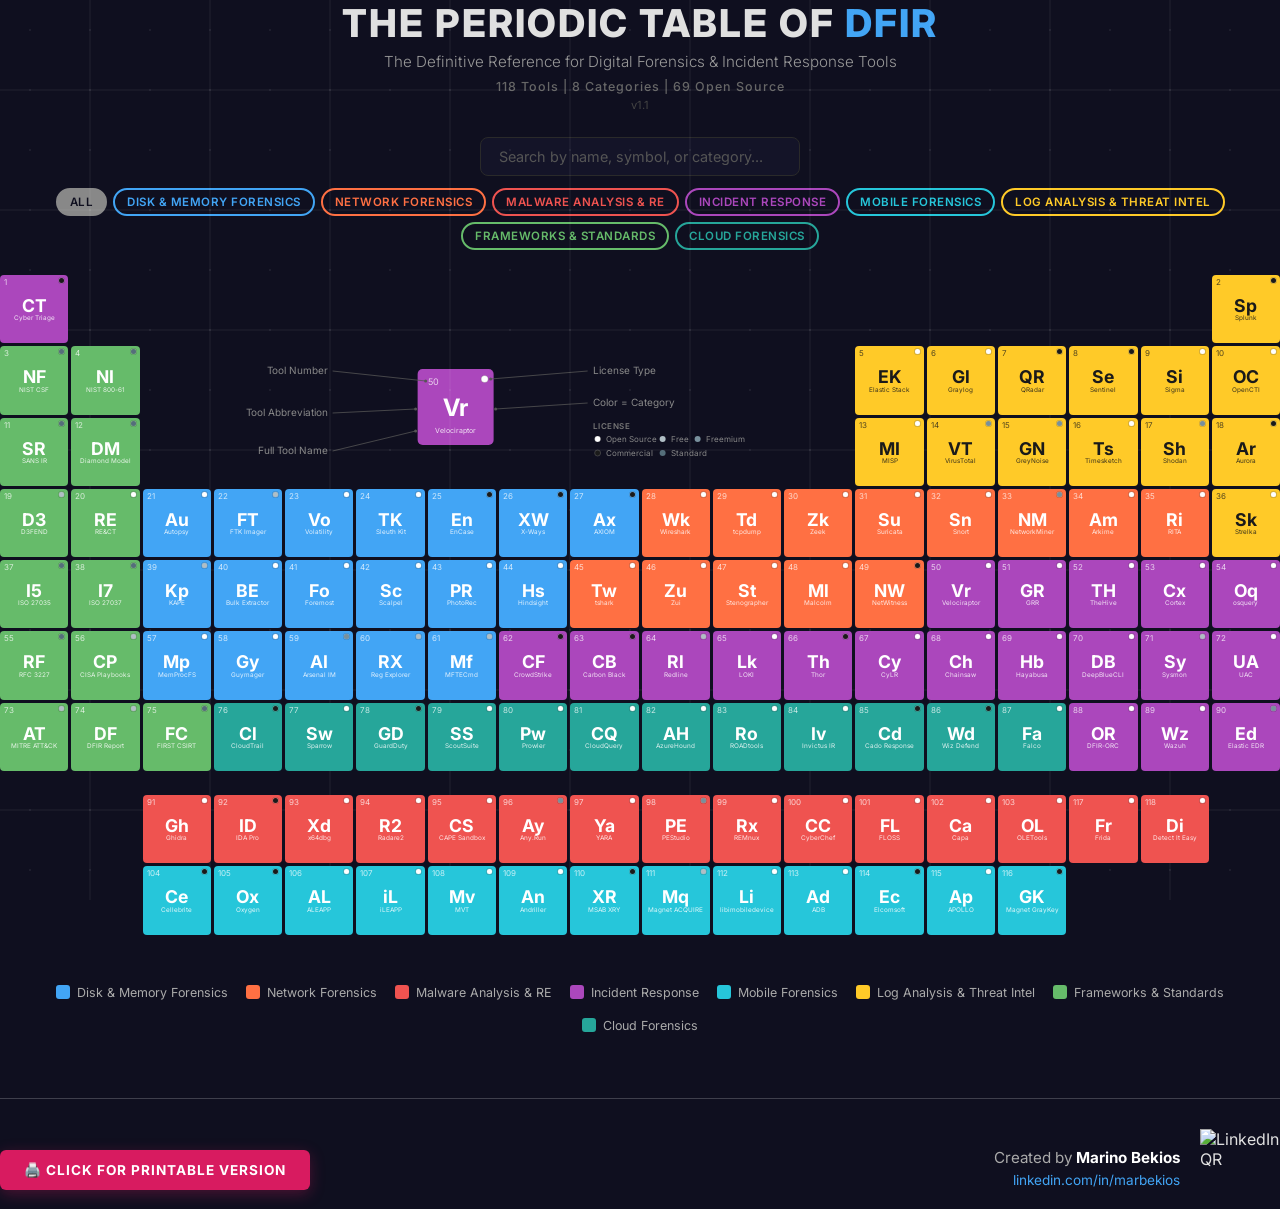
==== index.html @ b4bec585 "Add files via upload" ====
<!DOCTYPE html>
<html lang="en">
<head>
    <meta charset="UTF-8">
    <meta name="viewport" content="width=device-width, initial-scale=1.0">
    <title>THE PERIODIC TABLE OF DFIR</title>
    <link rel="stylesheet" href="style.css">
    <link rel="preconnect" href="https://fonts.googleapis.com">
    <link rel="preconnect" href="https://fonts.gstatic.com" crossorigin>
    <link href="https://fonts.googleapis.com/css2?family=Inter:wght@300;400;500;600;700;800&display=swap" rel="stylesheet">
</head>
<body>

    

        <header>
            <h1>The Periodic Table of <span class="accent">DFIR</span></h1>
            <p class="subtitle">The Definitive Reference for Digital Forensics & Incident Response Tools</p>
            <p class="stats-badge">118 Tools | 8 Categories | 69 Open Source</p>
            <p class="version">v1.1</p>
        </header>

        <div class="controls">
            <input type="text" id="search" placeholder="Search by name, symbol, or category..." autocomplete="off" spellcheck="false">
            <div class="filter-buttons" id="filters"></div>
        </div>

        <div class="table-wrapper">
            <div class="periodic-table" id="table"></div>
        </div>

        <div class="legend" id="legend"></div>

        <footer>
            <div class="footer-content">
                <div class="footer-left">
                    <a href="print.html" target="_blank" class="print-btn-magenta">
                        🖨️ CLICK FOR PRINTABLE VERSION
                    </a>
                </div>
                <div class="footer-right">
                    <div class="footer-info-group">
                        <div class="footer-text">
                            <p class="footer-author">Created by <strong>Marino Bekios</strong></p>
                            <p class="footer-link">
                                <a href="https://linkedin.com/in/marbekios" target="_blank">linkedin.com/in/marbekios</a>
                            </p>
                        </div>
                        <img src="assets/qr-linkedin.png" class="footer-qr-static-index" style="width: 80px; height: 80px;" alt="LinkedIn QR">
                    </div>
                </div>
            </div>
        </footer>
    </div>
    <script src="script.js"></script>
</body>
---- style.css ----
*, *::before, *::after {
    margin: 0;
    padding: 0;
    box-sizing: border-box;
}

body {
    background: #0f0f1f;
    color: #e0e0e0;
    font-family: 'Inter', -apple-system, BlinkMacSystemFont, sans-serif;
    min-height: 100vh;
    -webkit-font-smoothing: antialiased;
}

/* Circuit board trace pattern */
body::before {
    content: '';
    position: fixed;
    top: 0;
    left: 0;
    width: 100%;
    height: 100%;
    pointer-events: none;
    z-index: 0;
    background-image:
        /* Horizontal traces */
        linear-gradient(0deg, transparent 49.5%, rgba(255,255,255,0.04) 49.5%, rgba(255,255,255,0.04) 50.5%, transparent 50.5%),
        /* Vertical traces */
        linear-gradient(90deg, transparent 49.5%, rgba(255,255,255,0.04) 49.5%, rgba(255,255,255,0.04) 50.5%, transparent 50.5%),
        /* Diagonal accents */
        radial-gradient(circle 2px, rgba(255,255,255,0.06) 1px, transparent 1px);
    background-size: 120px 120px, 120px 120px, 60px 60px;
    background-position: 30px 30px, 30px 30px, 0 0;
}

.container {
    position: relative;
    z-index: 1;
    max-width: 1440px;
    margin: 0 auto;
    padding: 30px 20px;
}

/* Header */
header {
    text-align: center;
    margin-bottom: 25px;
}

header h1 {
    font-size: 2.4rem;
    font-weight: 800;
    letter-spacing: 2px;
    text-transform: uppercase;
}

header .accent {
    color: #42A5F5;
}

.subtitle {
    color: #999;
    font-size: 0.95rem;
    margin-top: 6px;
    font-weight: 300;
}

.stats-badge {
    color: #666;
    font-size: 0.78rem;
    margin-top: 8px;
    font-weight: 500;
    letter-spacing: 1px;
}

.version {
    color: #444;
    font-size: 0.7rem;
    margin-top: 4px;
}

/* Controls */
.controls {
    display: flex;
    flex-direction: column;
    align-items: center;
    gap: 12px;
    margin-bottom: 25px;
}

#search {
    background: #141428;
    border: 1px solid #2a2a2a;
    color: #fff;
    padding: 10px 18px;
    border-radius: 8px;
    font-size: 0.9rem;
    font-family: inherit;
    width: 320px;
    outline: none;
    transition: border-color 0.3s;
}

#search:focus {
    border-color: #42A5F5;
}

#search::placeholder {
    color: #555;
}

.filter-buttons {
    display: flex;
    flex-wrap: wrap;
    gap: 6px;
    justify-content: center;
}

.filter-btn {
    padding: 5px 12px;
    border: 2px solid var(--btn-color);
    background: transparent;
    color: var(--btn-color);
    border-radius: 16px;
    cursor: pointer;
    font-size: 0.72rem;
    font-weight: 600;
    font-family: inherit;
    transition: all 0.2s;
    text-transform: uppercase;
    letter-spacing: 0.5px;
}

.filter-btn:hover {
    background: var(--btn-color);
    color: #0f0f1f;
}

.filter-btn.active {
    background: var(--btn-color);
    color: #0f0f1f;
}

/* Periodic Table Grid */
.table-wrapper {
    overflow-x: auto;
    padding-bottom: 10px;
}

.periodic-table {
    display: grid;
    grid-template-columns: repeat(18, 1fr);
    grid-template-rows: repeat(7, auto) 18px repeat(2, auto);
    gap: 3px;
    min-width: 920px;
}

/* Element Tile */
.element {
    position: relative;
    display: flex;
    flex-direction: column;
    align-items: center;
    justify-content: center;
    border-radius: 4px;
    cursor: pointer;
    transition: all 0.2s ease;
    text-decoration: none;
    color: #fff;
    padding: 4px 2px;
    aspect-ratio: 1;
}

.element:hover {
    transform: scale(1.2);
    z-index: 100;
    box-shadow: 0 0 15px 3px var(--cat-color, rgba(255,255,255,0.3));
}

.element.dimmed {
    opacity: 0.08;
    pointer-events: none;
}

.element .number {
    position: absolute;
    top: 3px;
    left: 4px;
    font-size: 0.5rem;
    font-weight: 400;
    opacity: 0.75;
    line-height: 1;
}

.element .symbol {
    font-size: 1.1rem;
    font-weight: 700;
    line-height: 1.1;
}

.element .name {
    font-size: 0.4rem;
    font-weight: 400;
    text-align: center;
    line-height: 1.1;
    opacity: 0.85;
    overflow: hidden;
    text-overflow: ellipsis;
    white-space: nowrap;
    max-width: 100%;
    padding: 0 2px;
}

/* License dot */
.element .license-dot {
    position: absolute;
    top: 3px;
    right: 4px;
    width: 5px;
    height: 5px;
    border-radius: 50%;
    box-shadow: 0 0 0 0.5px rgba(255,255,255,0.3), 0 0 0 1px rgba(0,0,0,0.2);
}

/* Dark text for yellow/amber category */
.element.dark-text,
.element.dark-text .number,
.element.dark-text .symbol,
.element.dark-text .name {
    color: #1a1a1a;
}

/* Tooltip */
.element .tooltip {
    display: none;
    position: absolute;
    bottom: calc(100% + 10px);
    left: 50%;
    transform: translateX(-50%);
    background: #1e1e1e;
    border: 1px solid #3a3a3a;
    border-radius: 8px;
    padding: 12px 14px;
    min-width: 220px;
    max-width: 300px;
    z-index: 200;
    pointer-events: none;
    text-align: left;
    box-shadow: 0 8px 30px rgba(0,0,0,0.5);
}

.element .tooltip::after {
    content: '';
    position: absolute;
    top: 100%;
    left: 50%;
    transform: translateX(-50%);
    border: 6px solid transparent;
    border-top-color: #1e1e1e;
}

.element:hover .tooltip {
    display: block;
}

.tooltip-name {
    font-size: 0.9rem;
    font-weight: 700;
    color: #fff;
    margin-bottom: 6px;
}

.tooltip-cat {
    display: inline-block;
    padding: 2px 8px;
    border-radius: 10px;
    font-size: 0.65rem;
    font-weight: 600;
    margin-bottom: 8px;
}

.tooltip-desc {
    font-size: 0.78rem;
    color: #aaa;
    line-height: 1.4;
}

.tooltip-url {
    font-size: 0.68rem;
    color: #42A5F5;
    margin-top: 4px;
    word-break: break-all;
}

.tooltip-lic {
    display: flex;
    align-items: center;
    gap: 6px;
    font-size: 0.7rem;
    color: #999;
    margin-top: 6px;
    padding-top: 6px;
    border-top: 1px solid #333;
}

.tooltip-lic-dot {
    width: 8px;
    height: 8px;
    border-radius: 50%;
    flex-shrink: 0;
}

/* Tooltip below for top rows */
.element[data-row="1"] .tooltip,
.element[data-row="2"] .tooltip {
    bottom: auto;
    top: calc(100% + 10px);
}

.element[data-row="1"] .tooltip::after,
.element[data-row="2"] .tooltip::after {
    top: auto;
    bottom: 100%;
    border-top-color: transparent;
    border-bottom-color: #1e1e1e;
}

/* Tooltip aligned left for left columns */
.element[data-col="1"] .tooltip,
.element[data-col="2"] .tooltip {
    left: 0;
    transform: none;
}

.element[data-col="1"] .tooltip::after,
.element[data-col="2"] .tooltip::after {
    left: 15px;
    transform: none;
}

/* Tooltip aligned right for right columns */
.element[data-col="16"] .tooltip,
.element[data-col="17"] .tooltip,
.element[data-col="18"] .tooltip {
    left: auto;
    right: 0;
    transform: none;
}

.element[data-col="16"] .tooltip::after,
.element[data-col="17"] .tooltip::after,
.element[data-col="18"] .tooltip::after {
    left: auto;
    right: 15px;
    transform: none;
}

/* Key element — "How to read" */
.table-key {
    display: flex;
    align-items: center;
    justify-content: center;
}

.key-svg {
    width: 100%;
    height: 100%;
    max-height: 110px;
}

/* Row labels for extension rows */
.row-label {
    display: flex;
    align-items: center;
    justify-content: flex-end;
    padding-right: 8px;
    font-size: 0.6rem;
    font-weight: 600;
    color: #888;
    border-radius: 4px;
    background: #141428;
    letter-spacing: 0.5px;
}

/* Legend */
.legend {
    display: flex;
    flex-wrap: wrap;
    justify-content: center;
    gap: 18px;
    margin-top: 25px;
    padding: 15px 0;
}

.legend-item {
    display: flex;
    align-items: center;
    gap: 7px;
    font-size: 0.78rem;
    color: #aaa;
}

.legend-swatch {
    width: 14px;
    height: 14px;
    border-radius: 3px;
    flex-shrink: 0;
}

/* Footer Styles */
footer {
    margin-top: 50px;
    padding-top: 30px;
    /* The nice white line at the bottom */
    border-top: 1px solid rgba(255, 255, 255, 0.2); 
}

.footer-content {
    display: flex;
    align-items: center;
    justify-content: space-between; /* Pushes content to the left and right edges */
    max-width: 1440px;
    margin: 0 auto;
}

/* Magenta Button Style */
.print-btn-magenta {
    background: #d81b60; /* Solid Magenta */
    color: #fff;
    text-decoration: none;
    padding: 12px 24px;
    border-radius: 6px;
    font-size: 0.85rem;
    font-weight: 700;
    letter-spacing: 1px;
    transition: all 0.3s ease;
    box-shadow: 0 4px 15px rgba(216, 27, 96, 0.3);
}

.print-btn-magenta:hover {
    background: #ad1457;
    transform: translateY(-2px);
    box-shadow: 0 6px 20px rgba(216, 27, 96, 0.5);
}

/* Right Side Tidy Up */
.footer-info-group {
    display: flex;
    align-items: center;
    gap: 20px;
}

.footer-text {
    text-align: right;
}

.footer-author {
    color: #aaa;
    font-size: 0.95rem;
    margin-bottom: 2px;
}

.footer-author strong {
    color: #fff;
}

.footer-link a {
    color: #42A5F5;
    text-decoration: none;
    font-size: 0.85rem;
}

.footer-link a:hover {
    text-decoration: underline;
}

.footer-qr {
    width: 80px;
    height: 80px;
    background: #fff; /* White background for the QR to be readable */
    padding: 5px;
    border-radius: 4px;
    flex-shrink: 0;
}

/* Responsive */
@media (max-width: 1024px) {
    .periodic-table {
        gap: 2px;
        min-width: 760px;
    }

    .element .symbol {
        font-size: 0.9rem;
    }

    .element .name {
        font-size: 0.35rem;
    }

    .element .number {
        font-size: 0.4rem;
    }
}

@media (max-width: 768px) {
    header h1 {
        font-size: 1.5rem;
    }

    .periodic-table {
        min-width: 620px;
    }

    .element {
        padding: 2px 1px;
    }

    .element .symbol {
        font-size: 0.7rem;
    }

    .element .name {
        display: none;
    }

    .element .number {
        font-size: 0.35rem;
    }

    .row-label {
        font-size: 0.45rem;
    }
}
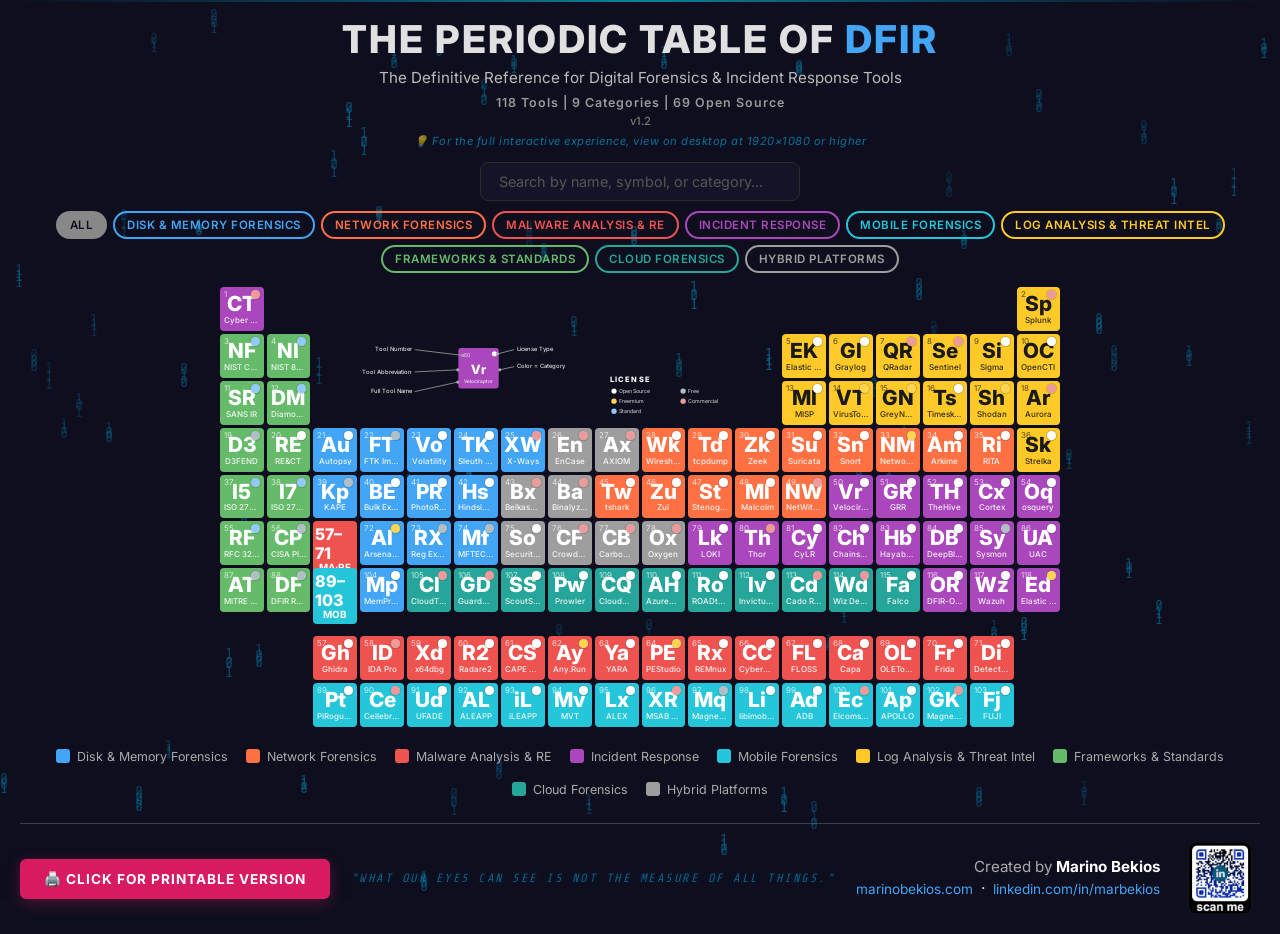
==== commit 1e092e16: "v1.2 — atmospheric wallpaper, viewport-fit layout, CC BY-NC license - 9th category: Hybrid Platforms" ====
--- a/index.html
+++ b/index.html
@@ -3,25 +3,135 @@
 <head>
     <meta charset="UTF-8">
     <meta name="viewport" content="width=device-width, initial-scale=1.0">
-    <title>THE PERIODIC TABLE OF DFIR</title>
+    <title>The Periodic Table of DFIR — 118 Essential Forensics & IR Tools</title>
+    <meta name="description" content="The definitive visual reference for Digital Forensics & Incident Response. 118 tools across 9 categories — disk, memory, network, malware, mobile, cloud, IR, frameworks, and hybrid platforms.">
+    <meta name="author" content="Marino Bekios">
+    <meta name="keywords" content="DFIR, digital forensics, incident response, cybersecurity, periodic table, forensic tools, malware analysis, threat intelligence">
+
+    <!-- Open Graph / LinkedIn / Facebook -->
+    <meta property="og:type" content="website">
+    <meta property="og:url" content="https://ledlight33.github.io/periodic-table-of-dfir/">
+    <meta property="og:title" content="The Periodic Table of DFIR">
+    <meta property="og:description" content="118 essential tools for Digital Forensics & Incident Response, organized like the periodic table. By Marino Bekios.">
+    <meta property="og:image" content="https://ledlight33.github.io/periodic-table-of-dfir/assets/og-image.png">
+
+    <!-- Twitter Card -->
+    <meta name="twitter:card" content="summary_large_image">
+    <meta name="twitter:title" content="The Periodic Table of DFIR">
+    <meta name="twitter:description" content="118 essential tools for Digital Forensics & Incident Response.">
+    <meta name="twitter:image" content="https://ledlight33.github.io/periodic-table-of-dfir/assets/og-image.png">
+
     <link rel="stylesheet" href="style.css">
     <link rel="preconnect" href="https://fonts.googleapis.com">
     <link rel="preconnect" href="https://fonts.gstatic.com" crossorigin>
-    <link href="https://fonts.googleapis.com/css2?family=Inter:wght@300;400;500;600;700;800&display=swap" rel="stylesheet">
+    <link href="https://fonts.googleapis.com/css2?family=Inter:wght@300;400;500;600;700;800&family=Share+Tech+Mono&display=swap" rel="stylesheet">
+
+    <!-- =====================================================
+         INDEX-ONLY: Matrix rain + scan-line atmospheric layer
+         (Not loaded by print.html or poster.html)
+         ===================================================== -->
+    <style>
+        /* Hide the existing circuit-board pattern on index — matrix replaces it */
+        body::before { display: none !important; }
+
+        #matrix-rain {
+            position: fixed;
+            inset: 0;
+            width: 100%;
+            height: 100%;
+            z-index: 0;
+            opacity: 0.42;
+            pointer-events: none;
+        }
+
+        .scan-overlay {
+            position: fixed;
+            inset: 0;
+            z-index: 0;
+            pointer-events: none;
+            overflow: hidden;
+        }
+        .scan-line {
+            position: absolute;
+            left: 0;
+            right: 0;
+            height: 1.5px;
+            background: linear-gradient(90deg,
+                transparent 0%,
+                rgba(0, 200, 255, 0.25) 25%,
+                rgba(0, 230, 255, 0.55) 50%,
+                rgba(0, 200, 255, 0.25) 75%,
+                transparent 100%);
+            /* 16-second cycle: ~11s slow sweep top→bottom, ~5s invisible pause before next */
+            animation: scanMove 16s ease-in-out infinite;
+        }
+        @keyframes scanMove {
+            0%   { top: 0;     opacity: 0; }
+            4%   { opacity: 1; }
+            70%  { top: 100%;  opacity: 1; }
+            74%  { top: 100%;  opacity: 0; }
+            100% { top: 100%;  opacity: 0; }
+        }
+
+        /* Resolution hint — only shows on smaller screens, hidden on full desktop */
+        .resolution-hint {
+            display: none;
+            margin-top: 6px;
+            font-size: 0.7rem;
+            color: rgba(0, 195, 255, 0.55);
+            font-style: italic;
+            letter-spacing: 0.5px;
+        }
+        @media (max-width: 1280px) {
+            .resolution-hint { display: block; }
+        }
+
+        /* Atmospheric quote — sits in the footer row between print button and author info */
+        .wallpaper-quote {
+            font-family: 'Share Tech Mono', Consolas, monospace;
+            font-size: 12px;
+            letter-spacing: 2.5px;
+            color: rgba(0, 195, 255, 0.45);
+            font-style: italic;
+            text-transform: uppercase;
+            text-align: center;
+            text-shadow: 0 0 8px rgba(0, 200, 255, 0.2);
+            pointer-events: none;
+            flex: 0 1 auto;
+            padding: 0 20px;
+        }
+        @media (max-width: 1100px) {
+            .wallpaper-quote { font-size: 10px; letter-spacing: 1.5px; padding: 0 12px; }
+        }
+        @media (max-width: 768px) {
+            .wallpaper-quote { display: none; }
+        }
+
+        /* Respect users who prefer reduced motion */
+        @media (prefers-reduced-motion: reduce) {
+            .scan-line { animation: none; display: none; }
+        }
+    </style>
 </head>
 <body>
-
-    
-
+    <!-- Matrix rain background (index only) -->
+    <canvas id="matrix-rain" aria-hidden="true"></canvas>
+    <div class="scan-overlay" aria-hidden="true"><div class="scan-line"></div></div>
+
+    <div class="container">
         <header>
             <h1>The Periodic Table of <span class="accent">DFIR</span></h1>
             <p class="subtitle">The Definitive Reference for Digital Forensics & Incident Response Tools</p>
-            <p class="stats-badge">118 Tools | 8 Categories | 69 Open Source</p>
-            <p class="version">v1.1</p>
+            <p class="stats-badge">118 Tools | 9 Categories | 69 Open Source</p>
+            <p class="version">v1.2</p>
+            <p class="resolution-hint">💡 For the full interactive experience, view on desktop at 1920×1080 or higher</p>
         </header>
 
         <div class="controls">
-            <input type="text" id="search" placeholder="Search by name, symbol, or category..." autocomplete="off" spellcheck="false">
+            <div class="search-wrapper">
+                <input type="text" id="search" placeholder="Search by name, symbol, or category..." autocomplete="off" spellcheck="false">
+                <button class="search-clear" id="searchClear" aria-label="Clear search">✕</button>
+            </div>
             <div class="filter-buttons" id="filters"></div>
         </div>
 
@@ -38,11 +148,14 @@
                         🖨️ CLICK FOR PRINTABLE VERSION
                     </a>
                 </div>
+                <div class="wallpaper-quote" aria-hidden="true">"What our eyes can see is not the measure of all things."</div>
                 <div class="footer-right">
                     <div class="footer-info-group">
                         <div class="footer-text">
                             <p class="footer-author">Created by <strong>Marino Bekios</strong></p>
                             <p class="footer-link">
+                                <a href="https://marinobekios.com/" target="_blank">marinobekios.com</a>
+                                &nbsp;·&nbsp;
                                 <a href="https://linkedin.com/in/marbekios" target="_blank">linkedin.com/in/marbekios</a>
                             </p>
                         </div>
@@ -52,5 +165,65 @@
             </div>
         </footer>
     </div>
+
+    <!-- Matrix rain renderer (index only). Lightweight: pauses when tab hidden,
+         responds to viewport resize, stops if user prefers reduced motion. -->
+    <script>
+    (function () {
+        const canvas = document.getElementById('matrix-rain');
+        if (!canvas) return;
+        const ctx = canvas.getContext('2d');
+        const FONT_SIZE = 15;
+        let W, H, COLS, drops, speed, bright, timer = null;
+
+        function resize() {
+            W = canvas.width  = window.innerWidth;
+            H = canvas.height = window.innerHeight;
+            COLS = Math.floor(W / FONT_SIZE);
+            drops  = Array.from({ length: COLS }, () => Math.random() * (H / FONT_SIZE));
+            speed  = Array.from({ length: COLS }, () => 0.18 + Math.random() * 0.42);  // was 0.4–1.3, now 0.18–0.6 (≈50% slower)
+            bright = Array.from({ length: COLS }, () => 0.30 + Math.random() * 0.50);
+            ctx.font = FONT_SIZE + 'px "Share Tech Mono", Consolas, monospace';
+        }
+
+        function draw() {
+            // Trail effect — semi-transparent fill matching body background colour
+            ctx.fillStyle = 'rgba(15, 15, 31, 0.07)';
+            ctx.fillRect(0, 0, W, H);
+
+            for (let i = 0; i < COLS; i++) {
+                const x = i * FONT_SIZE;
+                const y = drops[i] * FONT_SIZE;
+                const bit = Math.random() > 0.5 ? '1' : '0';
+                const alpha = bright[i] * (0.8 + Math.random() * 0.2);
+
+                ctx.fillStyle = 'rgba(0, 195, 255, ' + Math.min(1, alpha * 1.3) + ')';
+                ctx.fillText(bit, x, y);
+
+                drops[i] += speed[i];
+                if (y > H && Math.random() > 0.972) {
+                    drops[i] = Math.random() * -30;
+                    bright[i] = 0.30 + Math.random() * 0.48;
+                    speed[i]  = 0.18 + Math.random() * 0.42;
+                }
+            }
+        }
+
+        function start() { if (!timer) timer = setInterval(draw, 50); }
+        function stop()  { if (timer) { clearInterval(timer); timer = null; } }
+
+        resize();
+        window.addEventListener('resize', resize);
+        document.addEventListener('visibilitychange', () => document.hidden ? stop() : start());
+
+        if (window.matchMedia('(prefers-reduced-motion: reduce)').matches) {
+            // Single static frame for users who prefer no motion
+            for (let i = 0; i < 40; i++) draw();
+        } else {
+            start();
+        }
+    })();
+    </script>
+
     <script src="script.js"></script>
 </body>
--- a/style.css
+++ b/style.css
@@ -2,6 +2,14 @@
     margin: 0;
     padding: 0;
     box-sizing: border-box;
+}
+
+/* Block overflow at the document root too — body alone isn't enough,
+   the <html> element can still flash scrollbars during hover transitions
+   when the transformed tile briefly extends past the viewport. */
+html {
+    overflow: hidden;
+    height: 100%;
 }
 
 body {
@@ -10,6 +18,9 @@
     font-family: 'Inter', -apple-system, BlinkMacSystemFont, sans-serif;
     min-height: 100vh;
     -webkit-font-smoothing: antialiased;
+    /* Block both axes — content is sized to fit the viewport via the tile calc,
+       and this prevents transient scrollbars from hover transforms (scale 1.2). */
+    overflow: hidden;
 }
 
 /* Circuit board trace pattern */
@@ -38,13 +49,13 @@
     z-index: 1;
     max-width: 1440px;
     margin: 0 auto;
-    padding: 30px 20px;
+    padding: 16px 20px;
 }
 
 /* Header */
 header {
     text-align: center;
-    margin-bottom: 25px;
+    margin-bottom: 14px;
 }
 
 header h1 {
@@ -59,24 +70,25 @@
 }
 
 .subtitle {
-    color: #999;
+    color: #bbb;
     font-size: 0.95rem;
     margin-top: 6px;
-    font-weight: 300;
+    font-weight: 400;
 }
 
 .stats-badge {
-    color: #666;
+    color: #999;
     font-size: 0.78rem;
     margin-top: 8px;
-    font-weight: 500;
+    font-weight: 600;
     letter-spacing: 1px;
 }
 
 .version {
-    color: #444;
+    color: #777;
     font-size: 0.7rem;
     margin-top: 4px;
+    font-weight: 500;
 }
 
 /* Controls */
@@ -84,19 +96,24 @@
     display: flex;
     flex-direction: column;
     align-items: center;
-    gap: 12px;
-    margin-bottom: 25px;
+    gap: 10px;
+    margin-bottom: 14px;
+}
+
+.search-wrapper {
+    position: relative;
+    width: 320px;
 }
 
 #search {
     background: #141428;
     border: 1px solid #2a2a2a;
     color: #fff;
-    padding: 10px 18px;
+    padding: 10px 36px 10px 18px;
     border-radius: 8px;
     font-size: 0.9rem;
     font-family: inherit;
-    width: 320px;
+    width: 100%;
     outline: none;
     transition: border-color 0.3s;
 }
@@ -107,6 +124,30 @@
 
 #search::placeholder {
     color: #555;
+}
+
+.search-clear {
+    position: absolute;
+    right: 10px;
+    top: 50%;
+    transform: translateY(-50%);
+    background: none;
+    border: none;
+    color: #666;
+    cursor: pointer;
+    font-size: 0.85rem;
+    line-height: 1;
+    padding: 4px;
+    display: none;
+    transition: color 0.2s;
+}
+
+.search-clear:hover {
+    color: #fff;
+}
+
+.search-clear.visible {
+    display: block;
 }
 
 .filter-buttons {
@@ -143,16 +184,28 @@
 
 /* Periodic Table Grid */
 .table-wrapper {
-    overflow-x: auto;
-    padding-bottom: 10px;
+    /* visible so hover scale + box-shadow don't create a local scrollbar;
+       the body/html overflow: hidden catches anything that escapes the viewport */
+    overflow: visible;
+    padding-bottom: 0;
+    display: flex;
+    justify-content: center;
 }
 
 .periodic-table {
+    /* Calculate tile size as the SMALLER of:
+       - what fits horizontally: (viewport-width up to 1440 - container padding 40 - 17 gaps × 3) / 18 cols
+       - what fits vertically:   (viewport-height - reserved 460 for header/footer/etc - 45 row gaps & separator) / 9 rows
+       Whichever is smaller drives the size, so the table always fits the screen. */
+    --tile-w: calc((min(100vw, 1440px) - 91px) / 18);
+    --tile-h: calc((100vh - 505px) / 9);
+    --tile:   min(var(--tile-w), var(--tile-h));
+
     display: grid;
-    grid-template-columns: repeat(18, 1fr);
-    grid-template-rows: repeat(7, auto) 18px repeat(2, auto);
+    grid-template-columns: repeat(18, var(--tile));
+    grid-template-rows:    repeat(7, var(--tile)) 18px repeat(2, var(--tile));
     gap: 3px;
-    min-width: 920px;
+    justify-content: center;
 }
 
 /* Element Tile */
@@ -193,17 +246,17 @@
 }
 
 .element .symbol {
-    font-size: 1.1rem;
-    font-weight: 700;
+    font-size: 1.3rem;
+    font-weight: 800;
     line-height: 1.1;
 }
 
 .element .name {
-    font-size: 0.4rem;
-    font-weight: 400;
+    font-size: 0.5rem;
+    font-weight: 500;
     text-align: center;
     line-height: 1.1;
-    opacity: 0.85;
+    opacity: 0.9;
     overflow: hidden;
     text-overflow: ellipsis;
     white-space: nowrap;
@@ -216,8 +269,8 @@
     position: absolute;
     top: 3px;
     right: 4px;
-    width: 5px;
-    height: 5px;
+    width: 9px;
+    height: 9px;
     border-radius: 50%;
     box-shadow: 0 0 0 0.5px rgba(255,255,255,0.3), 0 0 0 1px rgba(0,0,0,0.2);
 }
@@ -292,15 +345,36 @@
     word-break: break-all;
 }
 
+/* Platform / OS support row (above license, owns the divider) */
+.tooltip-os {
+    display: flex;
+    align-items: center;
+    gap: 8px;
+    font-size: 0.7rem;
+    color: #aaa;
+    margin-top: 8px;
+    padding-top: 8px;
+    border-top: 1px solid #333;
+}
+
+.tooltip-os-icons {
+    font-size: 0.95rem;
+    letter-spacing: 2px;
+    line-height: 1;
+}
+
+.tooltip-os-label {
+    color: #bbb;
+    font-weight: 500;
+}
+
 .tooltip-lic {
     display: flex;
     align-items: center;
     gap: 6px;
     font-size: 0.7rem;
     color: #999;
-    margin-top: 6px;
-    padding-top: 6px;
-    border-top: 1px solid #333;
+    margin-top: 4px;
 }
 
 .tooltip-lic-dot {
@@ -310,15 +384,45 @@
     flex-shrink: 0;
 }
 
+/* Scale downward for top rows so tile doesn't clip at page edge */
+.element[data-row="1"]:hover,
+.element[data-row="2"]:hover,
+.element[data-row="3"]:hover {
+    transform-origin: top center;
+}
+
+/* Scale upward (away from bottom edge) for extension rows
+   so the bottom-most mobile/malware tiles don't push the viewport scroll */
+.element[data-row="9"]:hover,
+.element[data-row="10"]:hover {
+    transform-origin: center bottom;
+}
+
+/* Scale inward from right edge for last 2 columns */
+.element[data-col="17"]:hover,
+.element[data-col="18"]:hover {
+    transform-origin: right center;
+}
+
+/* Bottom-right corners need both edges anchored */
+.element[data-row="9"][data-col="17"]:hover,
+.element[data-row="9"][data-col="18"]:hover,
+.element[data-row="10"][data-col="17"]:hover,
+.element[data-row="10"][data-col="18"]:hover {
+    transform-origin: right bottom;
+}
+
 /* Tooltip below for top rows */
 .element[data-row="1"] .tooltip,
-.element[data-row="2"] .tooltip {
+.element[data-row="2"] .tooltip,
+.element[data-row="3"] .tooltip {
     bottom: auto;
     top: calc(100% + 10px);
 }
 
 .element[data-row="1"] .tooltip::after,
-.element[data-row="2"] .tooltip::after {
+.element[data-row="2"] .tooltip::after,
+.element[data-row="3"] .tooltip::after {
     top: auto;
     bottom: 100%;
     border-top-color: transparent;
@@ -365,7 +469,7 @@
 .key-svg {
     width: 100%;
     height: 100%;
-    max-height: 110px;
+    max-height: 138px;
 }
 
 /* Row labels for extension rows */
@@ -388,8 +492,8 @@
     flex-wrap: wrap;
     justify-content: center;
     gap: 18px;
-    margin-top: 25px;
-    padding: 15px 0;
+    margin-top: 14px;
+    padding: 8px 0;
 }
 
 .legend-item {
@@ -409,10 +513,10 @@
 
 /* Footer Styles */
 footer {
-    margin-top: 50px;
-    padding-top: 30px;
+    margin-top: 18px;
+    padding-top: 14px;
     /* The nice white line at the bottom */
-    border-top: 1px solid rgba(255, 255, 255, 0.2); 
+    border-top: 1px solid rgba(255, 255, 255, 0.2);
 }
 
 .footer-content {
@@ -483,6 +587,26 @@
     flex-shrink: 0;
 }
 
+/* Row marker tiles (lanthanide/actinide style indicators) */
+.row-marker {
+    cursor: default;
+}
+
+/* Flash animation for extension row tools when marker is hovered.
+   No transform: scale — that pushed bottom-right tiles past the grid edge
+   and caused stray page scrollbars. The stronger glow gives the same visual punch. */
+@keyframes rowFlash {
+    0%   { box-shadow: 0 0 4px 1px var(--cat-color); }
+    50%  { box-shadow: 0 0 24px 9px var(--cat-color); }
+    100% { box-shadow: 0 0 4px 1px var(--cat-color); }
+}
+
+.row-highlight {
+    animation: rowFlash 2s ease-in-out infinite;
+    position: relative;
+    z-index: 50;
+}
+
 /* Responsive */
 @media (max-width: 1024px) {
     .periodic-table {
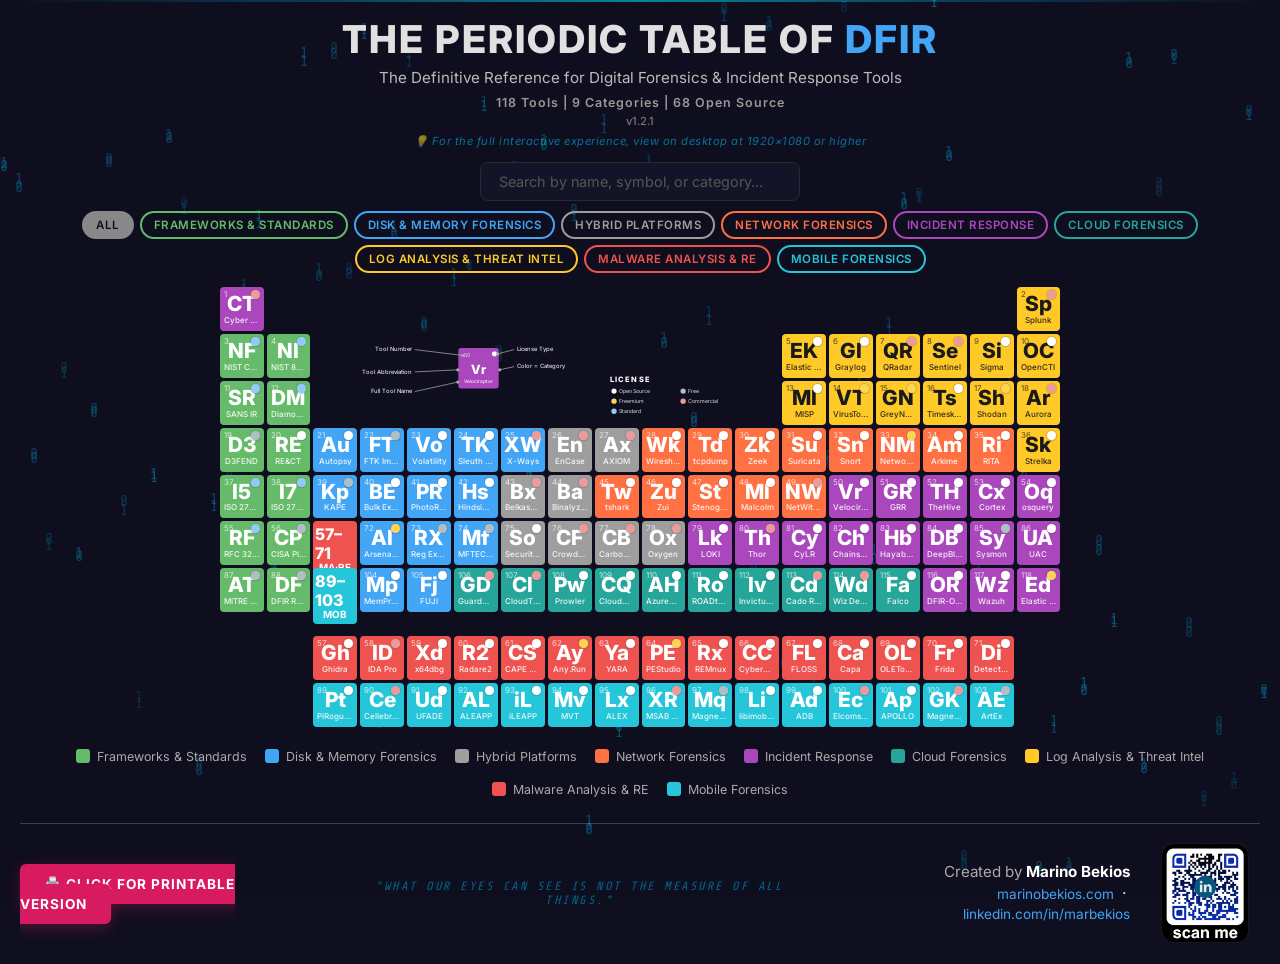
==== commit 18fcd465: "v1.2.1 — tool corrections, category reorder, poster quote - FUJI moved to Disk & Memory Forensics (#" ====
--- a/index.html
+++ b/index.html
@@ -122,8 +122,8 @@
         <header>
             <h1>The Periodic Table of <span class="accent">DFIR</span></h1>
             <p class="subtitle">The Definitive Reference for Digital Forensics & Incident Response Tools</p>
-            <p class="stats-badge">118 Tools | 9 Categories | 69 Open Source</p>
-            <p class="version">v1.2</p>
+            <p class="stats-badge">118 Tools | 9 Categories | 68 Open Source</p>
+            <p class="version">v1.2.1</p>
             <p class="resolution-hint">💡 For the full interactive experience, view on desktop at 1920×1080 or higher</p>
         </header>
 
@@ -159,7 +159,7 @@
                                 <a href="https://linkedin.com/in/marbekios" target="_blank">linkedin.com/in/marbekios</a>
                             </p>
                         </div>
-                        <img src="assets/qr-linkedin.png" class="footer-qr-static-index" style="width: 80px; height: 80px;" alt="LinkedIn QR">
+                        <img src="assets/qr-linkedin.png" class="footer-qr-static-index" style="width: 110px; height: 110px;" alt="LinkedIn QR">
                     </div>
                 </div>
             </div>
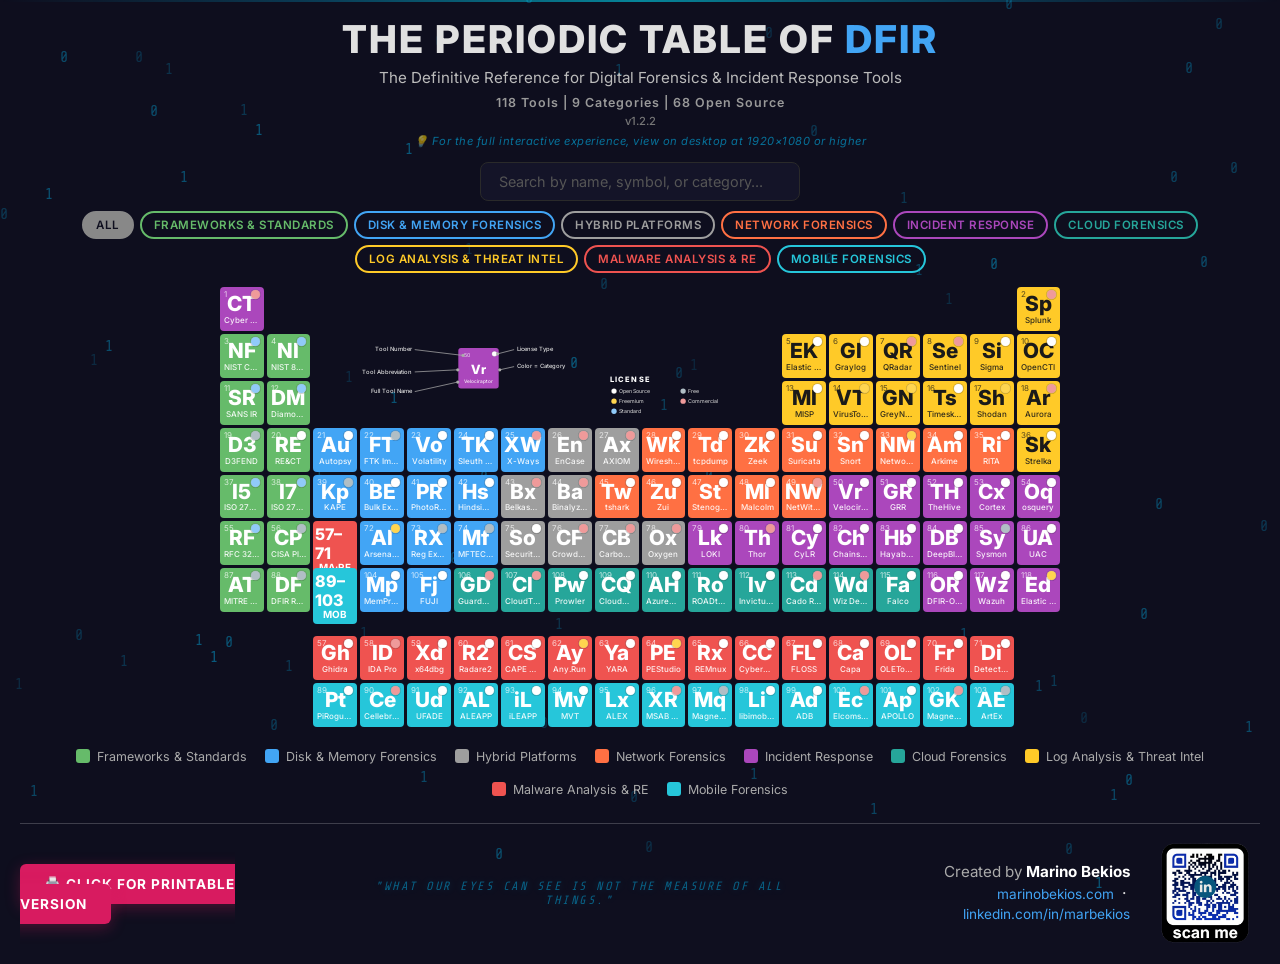
==== commit 4cb10c12: "v1.2.2 — FUJI description fix, license counts, hash filter fix, Esc to clear search" ====
--- a/index.html
+++ b/index.html
@@ -123,7 +123,7 @@
             <h1>The Periodic Table of <span class="accent">DFIR</span></h1>
             <p class="subtitle">The Definitive Reference for Digital Forensics & Incident Response Tools</p>
             <p class="stats-badge">118 Tools | 9 Categories | 68 Open Source</p>
-            <p class="version">v1.2.1</p>
+            <p class="version">v1.2.2</p>
             <p class="resolution-hint">💡 For the full interactive experience, view on desktop at 1920×1080 or higher</p>
         </header>
 
@@ -226,4 +226,5 @@
     </script>
 
     <script src="script.js"></script>
-</body>+</body>
+</html>
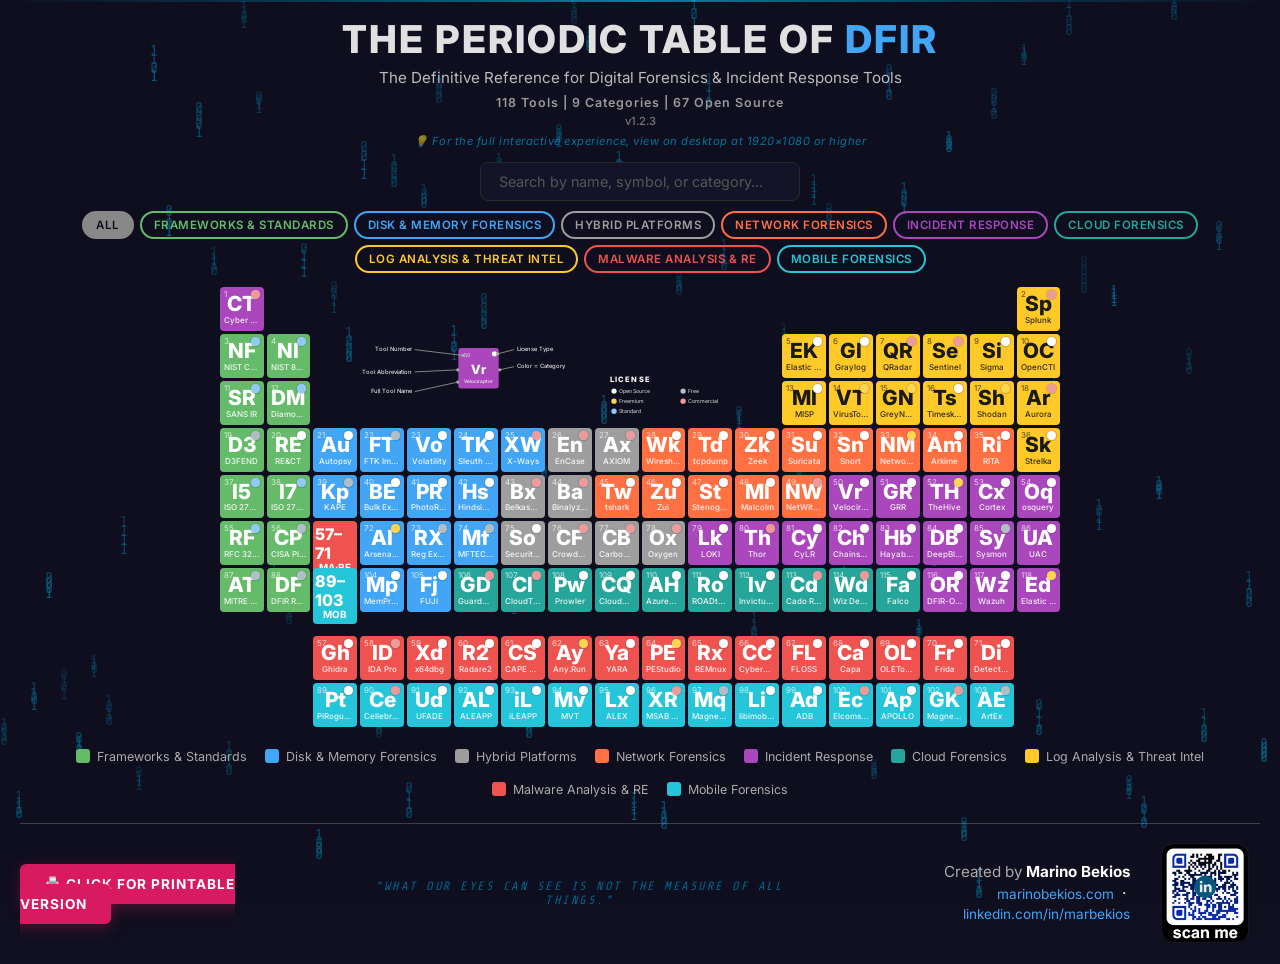
==== commit ab7f9b29: "v1.2.3 — fix dead links (CISA, Wiz, EnCase), TheHive reclassified to Freemium" ====
--- a/index.html
+++ b/index.html
@@ -122,8 +122,8 @@
         <header>
             <h1>The Periodic Table of <span class="accent">DFIR</span></h1>
             <p class="subtitle">The Definitive Reference for Digital Forensics & Incident Response Tools</p>
-            <p class="stats-badge">118 Tools | 9 Categories | 68 Open Source</p>
-            <p class="version">v1.2.2</p>
+            <p class="stats-badge">118 Tools | 9 Categories | 67 Open Source</p>
+            <p class="version">v1.2.3</p>
             <p class="resolution-hint">💡 For the full interactive experience, view on desktop at 1920×1080 or higher</p>
         </header>
 
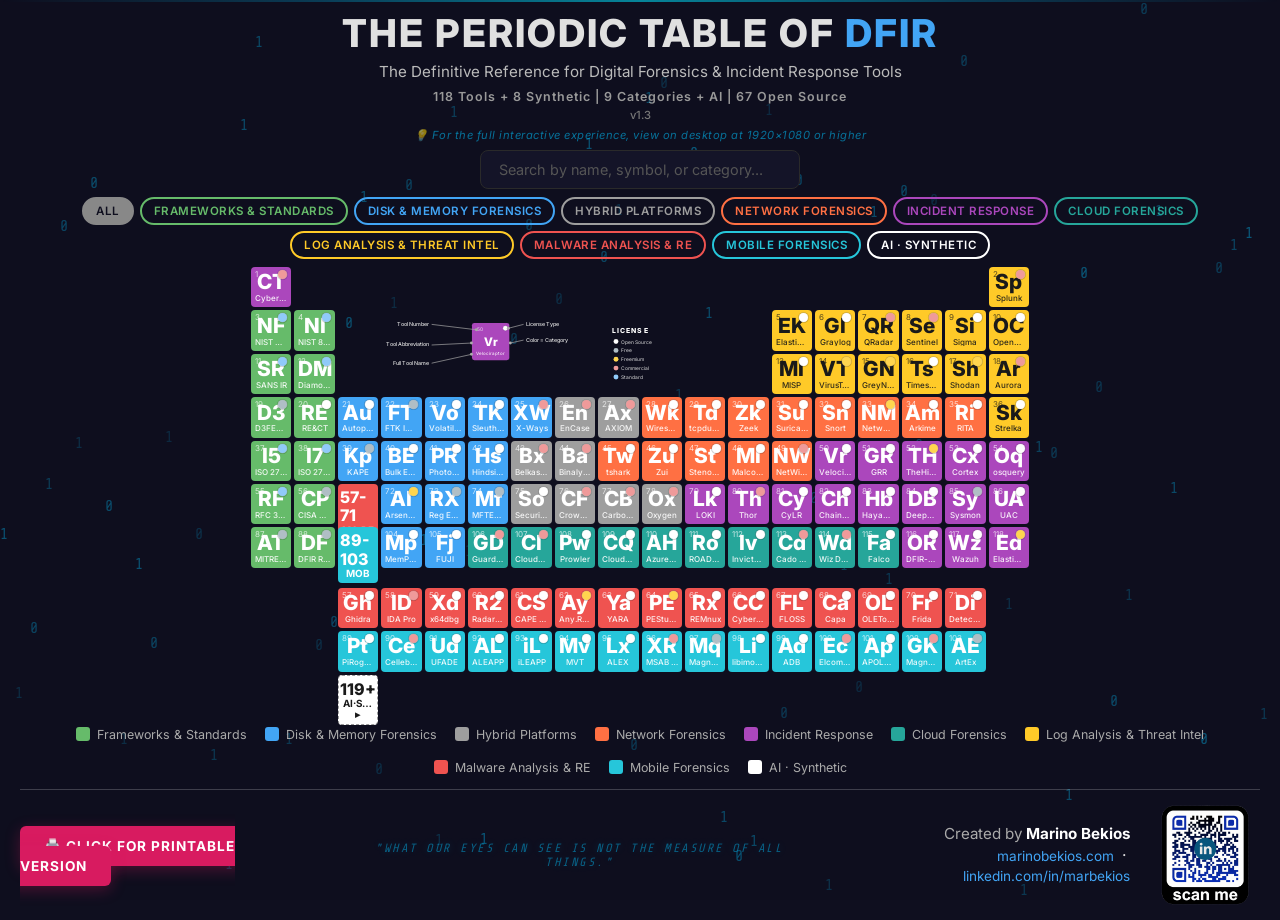
==== commit 5ce703ce: "v1.3 - expandable synthetic AI row (119+), install command copy chips, tools.json dataset, license k" ====
--- a/index.html
+++ b/index.html
@@ -3,8 +3,8 @@
 <head>
     <meta charset="UTF-8">
     <meta name="viewport" content="width=device-width, initial-scale=1.0">
-    <title>The Periodic Table of DFIR — 118 Essential Forensics & IR Tools</title>
-    <meta name="description" content="The definitive visual reference for Digital Forensics & Incident Response. 118 tools across 9 categories — disk, memory, network, malware, mobile, cloud, IR, frameworks, and hybrid platforms.">
+    <title>The Periodic Table of DFIR - 118 Essential Forensics & IR Tools</title>
+    <meta name="description" content="The definitive visual reference for Digital Forensics & Incident Response. 118 tools across 9 categories plus a synthetic-elements row of AI DFIR tools - disk, memory, network, malware, mobile, cloud, IR, frameworks, hybrid platforms, and AI.">
     <meta name="author" content="Marino Bekios">
     <meta name="keywords" content="DFIR, digital forensics, incident response, cybersecurity, periodic table, forensic tools, malware analysis, threat intelligence">
 
@@ -31,7 +31,7 @@
          (Not loaded by print.html or poster.html)
          ===================================================== -->
     <style>
-        /* Hide the existing circuit-board pattern on index — matrix replaces it */
+        /* Hide the existing circuit-board pattern on index - matrix replaces it */
         body::before { display: none !important; }
 
         #matrix-rain {
@@ -73,7 +73,7 @@
             100% { top: 100%;  opacity: 0; }
         }
 
-        /* Resolution hint — only shows on smaller screens, hidden on full desktop */
+        /* Resolution hint - only shows on smaller screens, hidden on full desktop */
         .resolution-hint {
             display: none;
             margin-top: 6px;
@@ -86,7 +86,7 @@
             .resolution-hint { display: block; }
         }
 
-        /* Atmospheric quote — sits in the footer row between print button and author info */
+        /* Atmospheric quote - sits in the footer row between print button and author info */
         .wallpaper-quote {
             font-family: 'Share Tech Mono', Consolas, monospace;
             font-size: 12px;
@@ -122,8 +122,8 @@
         <header>
             <h1>The Periodic Table of <span class="accent">DFIR</span></h1>
             <p class="subtitle">The Definitive Reference for Digital Forensics & Incident Response Tools</p>
-            <p class="stats-badge">118 Tools | 9 Categories | 67 Open Source</p>
-            <p class="version">v1.2.3</p>
+            <p class="stats-badge">118 Tools + 8 Synthetic | 9 Categories + AI | 67 Open Source</p>
+            <p class="version">v1.3</p>
             <p class="resolution-hint">💡 For the full interactive experience, view on desktop at 1920×1080 or higher</p>
         </header>
 
@@ -181,13 +181,13 @@
             H = canvas.height = window.innerHeight;
             COLS = Math.floor(W / FONT_SIZE);
             drops  = Array.from({ length: COLS }, () => Math.random() * (H / FONT_SIZE));
-            speed  = Array.from({ length: COLS }, () => 0.18 + Math.random() * 0.42);  // was 0.4–1.3, now 0.18–0.6 (≈50% slower)
+            speed  = Array.from({ length: COLS }, () => 0.18 + Math.random() * 0.42);  // was 0.4-1.3, now 0.18-0.6 (≈50% slower)
             bright = Array.from({ length: COLS }, () => 0.30 + Math.random() * 0.50);
             ctx.font = FONT_SIZE + 'px "Share Tech Mono", Consolas, monospace';
         }
 
         function draw() {
-            // Trail effect — semi-transparent fill matching body background colour
+            // Trail effect - semi-transparent fill matching body background colour
             ctx.fillStyle = 'rgba(15, 15, 31, 0.07)';
             ctx.fillRect(0, 0, W, H);
 
--- a/style.css
+++ b/style.css
@@ -49,13 +49,13 @@
     z-index: 1;
     max-width: 1440px;
     margin: 0 auto;
-    padding: 16px 20px;
+    padding: 10px 20px;
 }
 
 /* Header */
 header {
     text-align: center;
-    margin-bottom: 14px;
+    margin-bottom: 8px;
 }
 
 header h1 {
@@ -96,8 +96,8 @@
     display: flex;
     flex-direction: column;
     align-items: center;
-    gap: 10px;
-    margin-bottom: 14px;
+    gap: 8px;
+    margin-bottom: 8px;
 }
 
 .search-wrapper {
@@ -195,15 +195,15 @@
 .periodic-table {
     /* Calculate tile size as the SMALLER of:
        - what fits horizontally: (viewport-width up to 1440 - container padding 40 - 17 gaps × 3) / 18 cols
-       - what fits vertically:   (viewport-height - reserved 460 for header/footer/etc - 45 row gaps & separator) / 9 rows
+       - what fits vertically:   (viewport-height - reserved 460 for header/footer/etc - gaps & separators) / 10 rows
        Whichever is smaller drives the size, so the table always fits the screen. */
     --tile-w: calc((min(100vw, 1440px) - 91px) / 18);
-    --tile-h: calc((100vh - 505px) / 9);
+    --tile-h: calc((100vh - 496px) / 10);
     --tile:   min(var(--tile-w), var(--tile-h));
 
     display: grid;
     grid-template-columns: repeat(18, var(--tile));
-    grid-template-rows:    repeat(7, var(--tile)) 18px repeat(2, var(--tile));
+    grid-template-rows:    repeat(7, var(--tile)) 14px repeat(3, var(--tile));
     gap: 3px;
     justify-content: center;
 }
@@ -392,9 +392,10 @@
 }
 
 /* Scale upward (away from bottom edge) for extension rows
-   so the bottom-most mobile/malware tiles don't push the viewport scroll */
+   so the bottom-most tiles don't push the viewport scroll */
 .element[data-row="9"]:hover,
-.element[data-row="10"]:hover {
+.element[data-row="10"]:hover,
+.element[data-row="11"]:hover {
     transform-origin: center bottom;
 }
 
@@ -492,8 +493,8 @@
     flex-wrap: wrap;
     justify-content: center;
     gap: 18px;
-    margin-top: 14px;
-    padding: 8px 0;
+    margin-top: 8px;
+    padding: 4px 0;
 }
 
 .legend-item {
@@ -513,8 +514,8 @@
 
 /* Footer Styles */
 footer {
-    margin-top: 18px;
-    padding-top: 14px;
+    margin-top: 10px;
+    padding-top: 10px;
     /* The nice white line at the bottom */
     border-top: 1px solid rgba(255, 255, 255, 0.2);
 }
@@ -607,6 +608,120 @@
     z-index: 50;
 }
 
+/* ============================================================
+   Period 8 — SYNTHETIC ELEMENTS (119+, AI DFIR)
+   Like elements beyond 118: lab-made, unstable, unconfirmed.
+   Translucent fill + dashed border + slow radiation pulse.
+   ============================================================ */
+.element.synthetic {
+    background: #FFFFFF !important;
+    border: 1.5px dashed rgba(0, 0, 0, 0.4);
+    animation: synthPulse 3.6s ease-in-out infinite;
+}
+
+@keyframes synthPulse {
+    0%, 100% { box-shadow: 0 0 3px 0    rgba(255, 255, 255, 0.25); }
+    50%      { box-shadow: 0 0 14px 4px rgba(255, 255, 255, 0.5); }
+}
+
+.element.synthetic:hover {
+    background: #F2F2F2 !important;
+    animation: none;
+}
+
+/* Collapsed by default — the 119+ toggle tile reveals the synthetic row.
+   The AI tools only render when the grid carries .ai-open. */
+.periodic-table:not(.ai-open) .element[data-cat="ai"]:not(.row-marker) {
+    display: none;
+}
+
+.periodic-table.ai-open .element[data-cat="ai"]:not(.row-marker) {
+    animation: aiSlideIn 0.35s ease backwards, synthPulse 3.6s ease-in-out 0.35s infinite;
+}
+
+@keyframes aiSlideIn {
+    from { opacity: 0; transform: translateX(-14px); }
+    to   { opacity: 1; transform: none; }
+}
+
+@media (prefers-reduced-motion: reduce) {
+    .periodic-table.ai-open .element[data-cat="ai"]:not(.row-marker) { animation: none; }
+}
+
+@media (prefers-reduced-motion: reduce) {
+    .element.synthetic { animation: none; }
+}
+
+/* Install-command chip inside tooltips — clickable copy-to-clipboard.
+   Tooltips WITH a chip become interactive while shown, so the mouse can
+   travel from the tile into the tooltip without the tooltip closing.
+   (The tooltip is a child of the tile <a>, so hovering it keeps :hover.) */
+.element:hover .tooltip:has(.tooltip-install) {
+    pointer-events: auto;
+}
+
+/* Invisible bridge covering the 10px gap between tile and tooltip,
+   so :hover never breaks while crossing. Below the tooltip normally;
+   above it for rows 1-3 where the tooltip opens downward. */
+.element .tooltip::before {
+    content: '';
+    position: absolute;
+    left: 0;
+    right: 0;
+    top: 100%;
+    height: 14px;
+}
+
+.element[data-row="1"] .tooltip::before,
+.element[data-row="2"] .tooltip::before,
+.element[data-row="3"] .tooltip::before {
+    top: auto;
+    bottom: 100%;
+}
+
+.tooltip-install {
+    pointer-events: auto;
+    cursor: pointer;
+    display: flex;
+    align-items: center;
+    justify-content: space-between;
+    gap: 8px;
+    margin-top: 8px;
+    padding: 6px 8px;
+    background: #10101f;
+    border: 1px solid #333;
+    border-radius: 6px;
+    transition: border-color 0.15s;
+}
+
+.tooltip-install:hover {
+    border-color: #42A5F5;
+}
+
+.tooltip-install code {
+    font-family: 'Share Tech Mono', Consolas, monospace;
+    font-size: 0.68rem;
+    color: #7fd4ff;
+    white-space: nowrap;
+    overflow: hidden;
+    text-overflow: ellipsis;
+}
+
+.tooltip-install .copy-btn {
+    cursor: pointer;
+    font-size: 0.8rem;
+    line-height: 1;
+    opacity: 0.75;
+    transition: opacity 0.15s, transform 0.15s;
+    flex-shrink: 0;
+    user-select: none;
+}
+
+.tooltip-install .copy-btn:hover {
+    opacity: 1;
+    transform: scale(1.15);
+}
+
 /* Responsive */
 @media (max-width: 1024px) {
     .periodic-table {
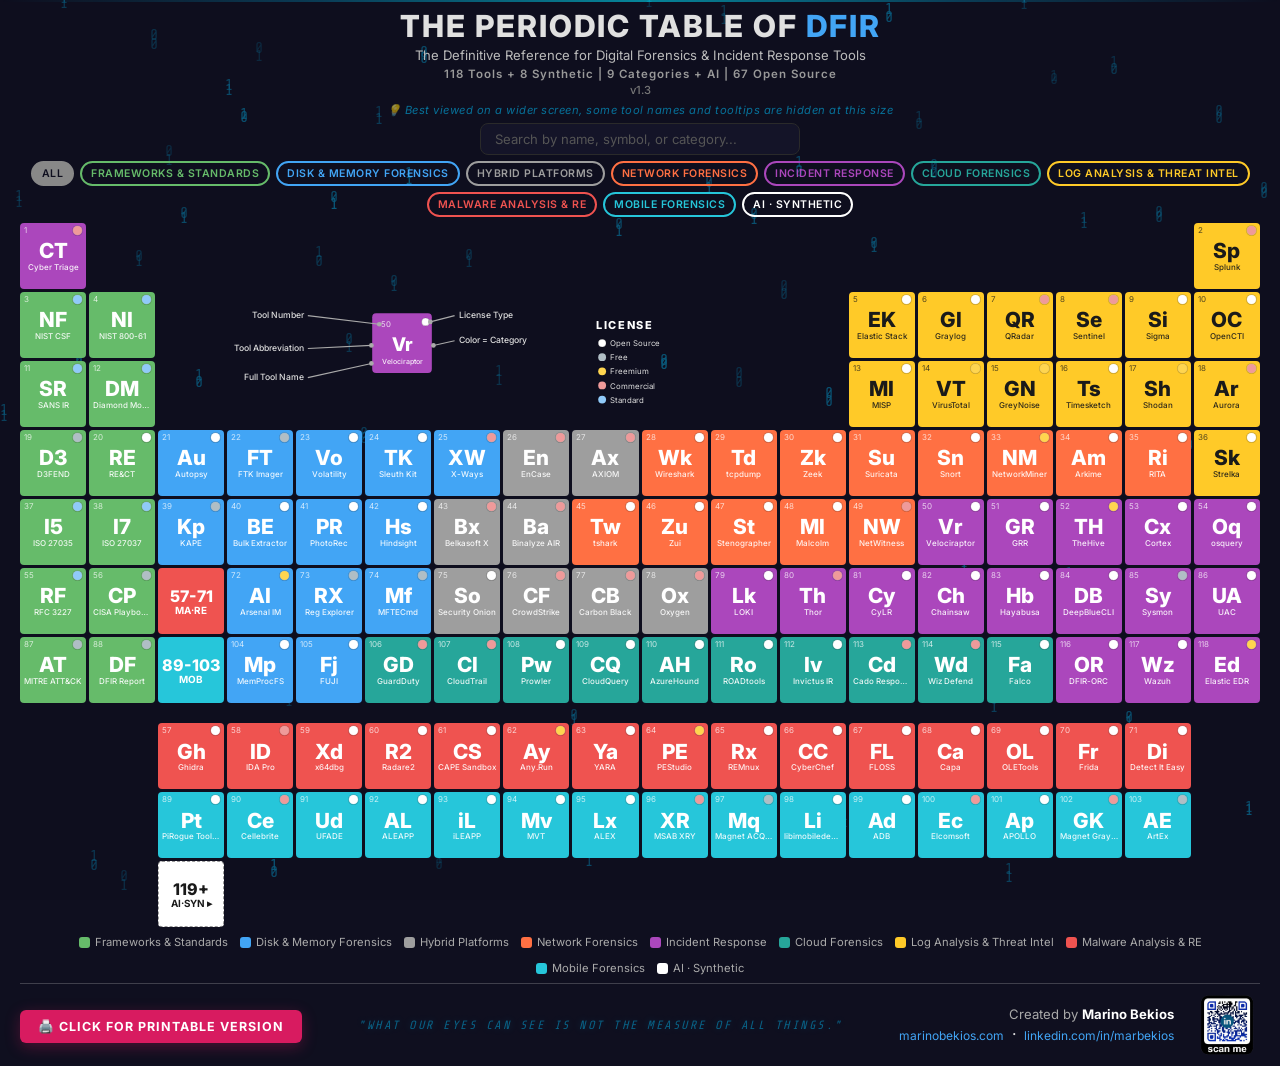
==== commit 8eada6b7: "Size tiles by width on short screens, update viewing notes" ====
--- a/index.html
+++ b/index.html
@@ -124,7 +124,7 @@
             <p class="subtitle">The Definitive Reference for Digital Forensics & Incident Response Tools</p>
             <p class="stats-badge">118 Tools + 8 Synthetic | 9 Categories + AI | 67 Open Source</p>
             <p class="version">v1.3</p>
-            <p class="resolution-hint">💡 For the full interactive experience, view on desktop at 1920×1080 or higher</p>
+            <p class="resolution-hint">💡 Best viewed on a wider screen, some tool names and tooltips are hidden at this size</p>
         </header>
 
         <div class="controls">
--- a/style.css
+++ b/style.css
@@ -197,8 +197,12 @@
        - what fits horizontally: (viewport-width up to 1440 - container padding 40 - 17 gaps × 3) / 18 cols
        - what fits vertically:   (viewport-height - reserved 460 for header/footer/etc - gaps & separators) / 10 rows
        Whichever is smaller drives the size, so the table always fits the screen. */
+    /* --chrome is the vertical space taken by header, controls, legend and
+       footer. It shrinks on short viewports (see the height queries at the
+       bottom of this file) so laptops keep readable tiles instead of 22px ones. */
+    --chrome: 496px;
     --tile-w: calc((min(100vw, 1440px) - 91px) / 18);
-    --tile-h: calc((100vh - 496px) / 10);
+    --tile-h: calc((100vh - var(--chrome)) / 10);
     --tile:   min(var(--tile-w), var(--tile-h));
 
     display: grid;
@@ -771,3 +775,60 @@
         font-size: 0.45rem;
     }
 }
+
+/* ============================================================
+   SHORT VIEWPORTS (laptops)
+   ============================================================
+   The tile size is driven by whichever is smaller: available width
+   or available height. On a laptop the height runs out first, so the
+   page chrome has to give up space or the tiles collapse to ~22px.
+   Each step below shrinks the chrome and lowers --chrome to match.
+   print.html and poster.html are unaffected: they render tall and
+   override these elements with !important. */
+
+@media (max-height: 1100px) {
+    /* The table needs roughly 1245px of viewport height before the tiles
+       stop being the limiting factor. Below that, fitting everything on
+       one screen only makes them unreadable, so size the tiles from the
+       width and let the page scroll like any normal page. */
+    .periodic-table { --tile: max(38px, var(--tile-w)); }
+    html, body { overflow-y: auto; }
+}
+
+@media (max-height: 900px) {
+    .container { padding: 8px 20px; }
+
+    header { margin-bottom: 6px; }
+    header h1 { font-size: 1.9rem; }
+    .subtitle { font-size: 0.82rem; margin-top: 3px; }
+    .stats-badge { font-size: 0.72rem; margin-top: 4px; }
+    .version { margin-top: 2px; }
+
+    .controls { gap: 6px; margin-bottom: 6px; }
+    #search { padding: 7px 32px 7px 14px; font-size: 0.82rem; }
+    .filter-btn { padding: 4px 9px; font-size: 0.66rem; }
+
+    .legend { gap: 12px; margin-top: 6px; padding: 2px 0; }
+    .legend-item { font-size: 0.7rem; gap: 5px; }
+    .legend-swatch { width: 11px; height: 11px; }
+
+    footer { margin-top: 6px; padding-top: 8px; }
+    .footer-author { font-size: 0.82rem; }
+    .footer-link a { font-size: 0.75rem; }
+    .footer-qr-static-index { width: 66px !important; height: 66px !important; }
+    .print-btn-magenta { padding: 9px 18px; font-size: 0.78rem; }
+}
+
+@media (max-height: 800px) {
+    header h1 { font-size: 1.6rem; }
+    .subtitle { display: none; }
+
+    .footer-qr-static-index { width: 56px !important; height: 56px !important; }
+    .print-btn-magenta { padding: 7px 14px; font-size: 0.72rem; }
+}
+
+@media (max-height: 680px) {
+    header h1 { font-size: 1.35rem; letter-spacing: 1px; }
+    .stats-badge { font-size: 0.65rem; }
+    .version { display: none; }
+}
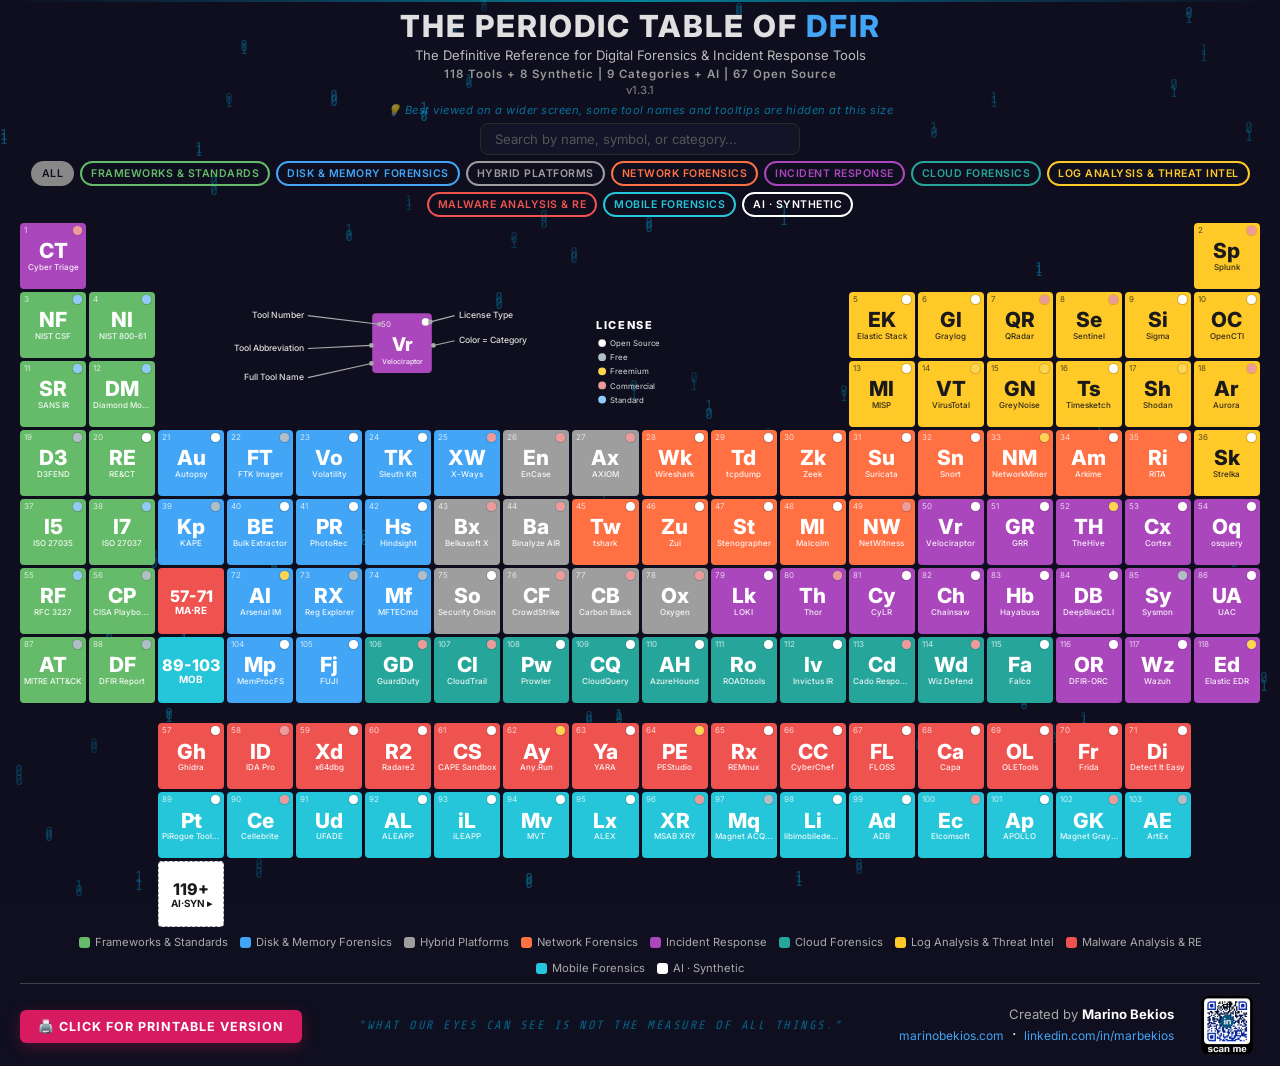
==== commit 1b0dca11: "v1.3.1 - print editions, laptop tile sizing fix, embeddable print fonts, citation file" ====
--- a/index.html
+++ b/index.html
@@ -123,7 +123,7 @@
             <h1>The Periodic Table of <span class="accent">DFIR</span></h1>
             <p class="subtitle">The Definitive Reference for Digital Forensics & Incident Response Tools</p>
             <p class="stats-badge">118 Tools + 8 Synthetic | 9 Categories + AI | 67 Open Source</p>
-            <p class="version">v1.3</p>
+            <p class="version">v1.3.1</p>
             <p class="resolution-hint">💡 Best viewed on a wider screen, some tool names and tooltips are hidden at this size</p>
         </header>
 
